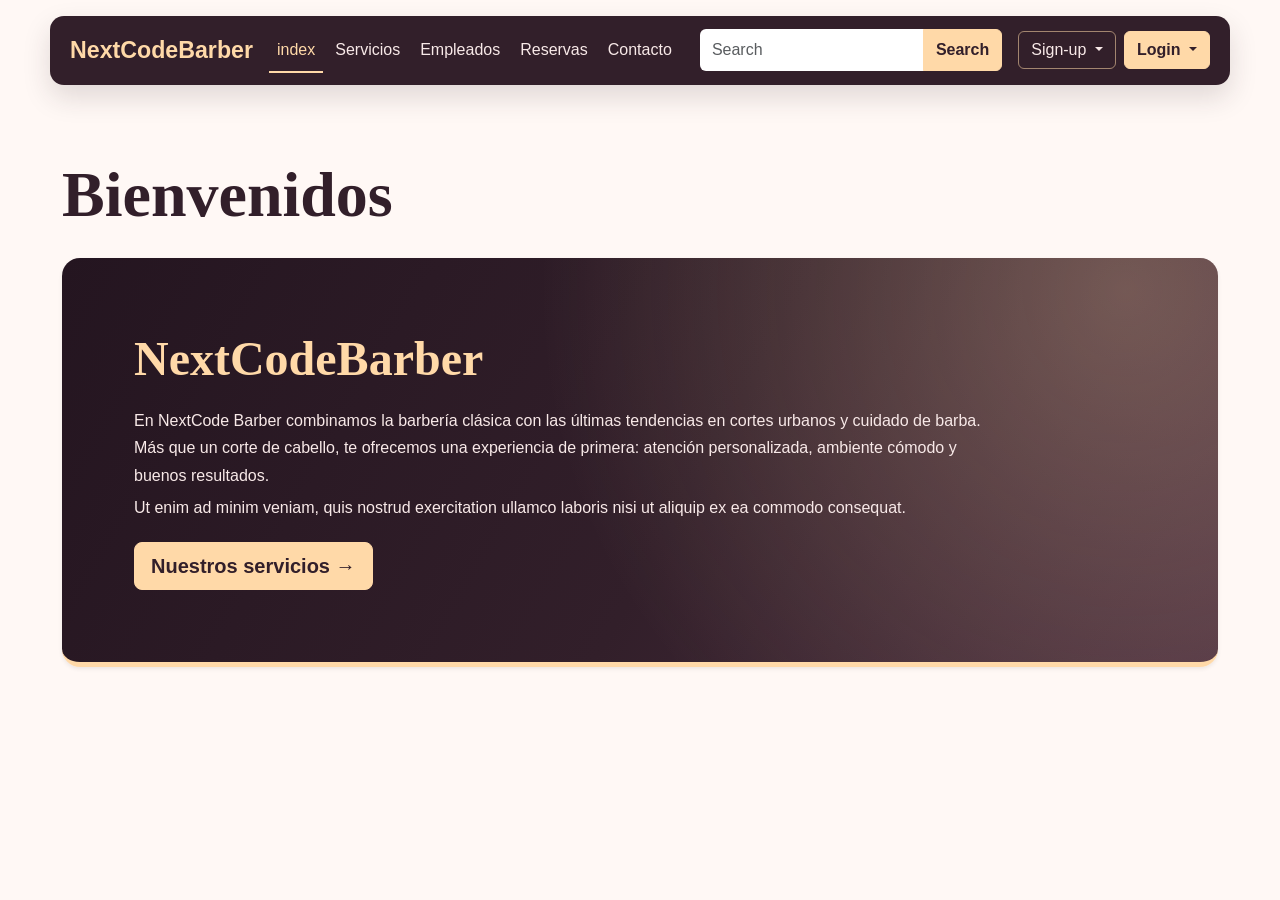
==== index.html @ f9dc222e "Subiendo archivos directamente a la raiz" ====
<!DOCTYPE html>
<html lang="es">

<head>
    <meta charset="UTF-8">
    <meta name="viewport" content="width=device-width, initial-scale=1.0">
    <link href="https://cdn.jsdelivr.net/npm/bootstrap@5.3.8/dist/css/bootstrap.min.css" rel="stylesheet"
        integrity="sha384-sRIl4kxILFvY47J16cr9ZwB07vP4J8+LH7qKQnuqkuIAvNWLzeN8tE5YBujZqJLB" crossorigin="anonymous">
    <link rel="stylesheet" href="styles.css">
    <title>NextCode | Barberia profesional</title>
</head>

<body>
    <nav class="navbar navbar-dark navbar-expand-lg barra-barber">
        <div class="container-fluid px-0">
            <a class="navbar-brand logo" href="index.html">NextCodeBarber</a>
            <button class="navbar-toggler" type="button" data-bs-toggle="collapse" data-bs-target="#menuPrincipal"
                aria-controls="menuPrincipal" aria-expanded="false" aria-label="Abrir navegacion">
                <span class="navbar-toggler-icon"></span>
            </button>

            <div class="collapse navbar-collapse" id="menuPrincipal">
                <ul class="navbar-nav menu me-auto">
                    <li class="nav-item"><a class="nav-link active" href="index.html" aria-current="page">index</a></li>
                    <li class="nav-item"><a class="nav-link" href="Servicios.html">Servicios</a></li>
                    <li class="nav-item"><a class="nav-link" href="Barberos.html">Empleados</a></li>
                    <li class="nav-item"><a class="nav-link" href="Reservas.html">Reservas</a></li>
                    <li class="nav-item"><a class="nav-link" href="Contacto.html">Contacto</a></li>
                </ul>

                <form class="d-flex buscador my-3 my-lg-0" role="search">
                    <div class="input-group">
                        <input class="form-control" type="search" placeholder="Search" aria-label="Buscar">
                        <button class="btn btn-search" type="submit">Search</button>
                    </div>
                </form>

                <div class="usuarios ms-lg-3 mt-2 mt-lg-0 d-flex gap-2">

                    <div class="dropdown">
                        <button class="btn btn-outline-light dropdown-toggle" type="button" id="dropdownSignup"
                            data-bs-toggle="dropdown" data-bs-auto-close="outside" aria-expanded="false">
                            Sign-up
                        </button>
                        <form class="dropdown-menu dropdown-menu-end p-4 shadow" style="width: 280px;"
                            aria-labelledby="dropdownSignup">
                            <h5 class="mb-3">Registro</h5>
                            <div class="mb-3">
                                <label for="signupEmail" class="form-label">Correo electrónico</label>
                                <input type="email" class="form-control" id="signupEmail" placeholder="tu@email.com">
                            </div>
                            <div class="mb-3">
                                <label for="signupPassword" class="form-label">Contraseña</label>
                                <input type="password" class="form-control" id="signupPassword"
                                    placeholder="Contraseña">
                            </div>
                            <button type="submit" class="btn btn-dark w-100">Registrarse</button>
                        </form>
                    </div>

                    <div class="dropdown" id="loginDropdownWrap">
                        <button class="btn btn-primary dropdown-toggle" type="button" id="dropdownLogin"
                            data-bs-toggle="dropdown" data-bs-auto-close="outside" aria-expanded="false">
                            Login
                        </button>
                        <form class="dropdown-menu dropdown-menu-end p-4 shadow" style="width: 280px;"
                            aria-labelledby="dropdownLogin" id="formLogin" novalidate>
                            <h5 class="mb-3">Iniciar Sesión</h5>
                            <div class="alert alert-danger py-2 small d-none" role="alert" id="loginError"></div>
                            <div class="mb-3">
                                <label for="loginUser" class="form-label">Usuario o correo electrónico</label>
                                <input type="text" class="form-control" id="loginUser"
                                    placeholder="usuario o tu@email.com" autocomplete="username">
                            </div>
                            <div class="mb-3">
                                <label for="loginPassword" class="form-label">Contraseña</label>
                                <input type="password" class="form-control" id="loginPassword"
                                    placeholder="Contraseña" autocomplete="current-password">
                            </div>
                            <button type="submit" class="btn btn-dark w-100">Entrar</button>
                        </form>
                    </div>

                </div>
            </div>
        </div>
    </nav>


    <main class="container contenido">

        <div class="mb-4">
            <h1>Bienvenidos</h1>
        </div>


        <section class="barber-pro shadow-sm">

            <h2>NextCodeBarber</h2>

            <p>
              En NextCode Barber combinamos la barbería clásica con las últimas tendencias en cortes urbanos y cuidado de barba. Más que un corte de cabello, te ofrecemos una experiencia de primera: atención personalizada, ambiente cómodo y buenos resultados.
            </p>

            <p>
                Ut enim ad minim veniam, quis nostrud exercitation ullamco laboris
                nisi ut aliquip ex ea commodo consequat.
            </p>

            <a class="btn btn-primary btn-lg mt-3" href="Servicios.html">Nuestros servicios <span aria-hidden="true">&rarr;</span></a>

        </section>
    </main>

    <script src="https://cdn.jsdelivr.net/npm/bootstrap@5.3.8/dist/js/bootstrap.bundle.min.js"
        integrity="sha384-FKyoEForCGlyvwx9Hj09JcYn3nv7wiPVlz7YYwJrWVcXK/BmnVDxM+D2scQbITxI" crossorigin="anonymous">
        </script>
    <script src="auth.js"></script>

      
</body>

</html>
---- styles.css ----
/* =========================================================
   NextCodeBarber · estilos del sitio
   Paleta tomada de la barra de navegación:
   plum oscuro (#321f2a) + ámbar suave (#ffd9a8)
   ========================================================= */
:root {
    --nc-ink: #321f2a;
    --nc-ink-deep: #241520;
    --nc-ink-soft: #4b2f3f;
    --nc-amber: #ffd9a8;
    --nc-amber-strong: #e8b266;
    --nc-amber-deep: #9a6a2f;
    --nc-cream: #fff8f5;
    --nc-text-light: #f8e9e8;

    /* Bootstrap 5.3: enlaces y anillo de foco con la paleta */
    --bs-link-color: #9a6a2f;
    --bs-link-color-rgb: 154, 106, 47;
    --bs-link-hover-color: #321f2a;
    --bs-link-hover-color-rgb: 50, 31, 42;
    --bs-focus-ring-color: rgba(232, 178, 102, 0.35);
}

body {
    font-family: "Trebuchet MS", sans-serif;
    background: var(--nc-cream);
    color: #282124;
}

/* ---------- Barra de navegación ---------- */
.barra-barber {
    width: min(1180px, calc(100% - 2rem));
    margin: 1rem auto 0;
    background: var(--nc-ink);
    padding: 0.75rem 1.25rem;
    border-radius: 14px;
    box-shadow: 0 12px 28px rgba(50, 31, 42, 0.15);
}

.logo {
    color: var(--nc-amber);
    font-size: 1.45rem;
    font-weight: bold;
    white-space: nowrap;
}

.logo:hover,
.logo:focus {
    color: var(--nc-amber);
}

.menu {
    gap: 0.25rem;
}

.menu .nav-link {
    color: var(--nc-text-light);
    padding: 0.65rem 0.75rem;
}

.menu .nav-link:hover,
.menu .nav-link.active {
    color: var(--nc-amber);
}

.menu .nav-link.active {
    box-shadow: inset 0 -2px 0 var(--nc-amber);
}

.buscador {
    min-width: min(100%, 250px);
}

.buscador .form-control {
    border: 0;
    min-height: 42px;
}

.btn-search {
    background: var(--nc-amber);
    color: var(--nc-ink);
    border-color: var(--nc-amber);
    font-weight: 600;
}

.btn-search:hover,
.btn-search:focus {
    background: var(--nc-amber-strong);
    border-color: var(--nc-amber-strong);
    color: var(--nc-ink);
}

.usuarios {
    display: flex;
    gap: 0.5rem;
}

.usuarios button,
.usuarios .btn {
    white-space: nowrap;
}

/* Formularios desplegables (login / registro) */
.usuarios .dropdown-menu {
    border: 0;
    border-top: 4px solid var(--nc-amber);
    border-radius: 14px;
    box-shadow: 0 18px 40px rgba(50, 31, 42, 0.25);
}

.usuarios .dropdown-menu h5 {
    font-family: Georgia, serif;
    font-weight: 700;
    color: var(--nc-ink);
}

/* ---------- Botones con la paleta de marca ---------- */
.btn-primary {
    --bs-btn-color: var(--nc-ink);
    --bs-btn-bg: var(--nc-amber);
    --bs-btn-border-color: var(--nc-amber);
    --bs-btn-hover-color: var(--nc-ink);
    --bs-btn-hover-bg: var(--nc-amber-strong);
    --bs-btn-hover-border-color: var(--nc-amber-strong);
    --bs-btn-focus-shadow-rgb: 232, 178, 102;
    --bs-btn-active-color: var(--nc-ink);
    --bs-btn-active-bg: #d9a441;
    --bs-btn-active-border-color: #d9a441;
    --bs-btn-disabled-color: var(--nc-ink);
    --bs-btn-disabled-bg: var(--nc-amber);
    --bs-btn-disabled-border-color: var(--nc-amber);
    font-weight: 600;
}

.btn-warning {
    --bs-btn-color: var(--nc-ink);
    --bs-btn-bg: var(--nc-amber-strong);
    --bs-btn-border-color: var(--nc-amber-strong);
    --bs-btn-hover-color: var(--nc-ink);
    --bs-btn-hover-bg: #d9a441;
    --bs-btn-hover-border-color: #d9a441;
    --bs-btn-active-color: var(--nc-ink);
    --bs-btn-active-bg: #d9a441;
    --bs-btn-active-border-color: #d9a441;
}

.btn-info {
    --bs-btn-color: var(--nc-amber);
    --bs-btn-bg: var(--nc-ink);
    --bs-btn-border-color: var(--nc-ink);
    --bs-btn-hover-color: var(--nc-amber);
    --bs-btn-hover-bg: var(--nc-ink-soft);
    --bs-btn-hover-border-color: var(--nc-ink-soft);
    --bs-btn-active-color: var(--nc-amber);
    --bs-btn-active-bg: var(--nc-ink-deep);
    --bs-btn-active-border-color: var(--nc-ink-deep);
}

.btn-dark {
    --bs-btn-bg: var(--nc-ink);
    --bs-btn-border-color: var(--nc-ink);
    --bs-btn-color: var(--nc-amber);
    --bs-btn-hover-bg: var(--nc-ink-soft);
    --bs-btn-hover-border-color: var(--nc-ink-soft);
    --bs-btn-hover-color: var(--nc-amber);
    --bs-btn-active-bg: var(--nc-ink-deep);
    --bs-btn-active-border-color: var(--nc-ink-deep);
    --bs-btn-active-color: var(--nc-amber);
}

.btn-secondary {
    --bs-btn-bg: #6b5a62;
    --bs-btn-border-color: #6b5a62;
    --bs-btn-hover-bg: var(--nc-ink-soft);
    --bs-btn-hover-border-color: var(--nc-ink-soft);
    --bs-btn-active-bg: var(--nc-ink);
    --bs-btn-active-border-color: var(--nc-ink);
}

.btn-outline-light {
    --bs-btn-color: var(--nc-text-light);
    --bs-btn-border-color: rgba(255, 217, 168, 0.55);
    --bs-btn-hover-color: var(--nc-ink);
    --bs-btn-hover-bg: var(--nc-amber);
    --bs-btn-hover-border-color: var(--nc-amber);
    --bs-btn-active-color: var(--nc-ink);
    --bs-btn-active-bg: var(--nc-amber-strong);
    --bs-btn-active-border-color: var(--nc-amber-strong);
}

.dropdown-menu {
    --bs-dropdown-link-hover-bg: rgba(255, 217, 168, 0.35);
    --bs-dropdown-link-active-bg: var(--nc-ink);
    --bs-dropdown-link-active-color: var(--nc-amber);
}

/* Foco de formularios en ámbar (en vez del azul de Bootstrap) */
.form-control:focus,
.form-select:focus,
.dt-input:focus {
    border-color: var(--nc-amber-strong);
    box-shadow: 0 0 0 0.25rem rgba(232, 178, 102, 0.3);
}

.form-check-input:checked {
    background-color: var(--nc-ink);
    border-color: var(--nc-ink);
}

/* ---------- Contenido ---------- */
.contenido {
    max-width: 1180px;
    margin-top: 4.5rem;
    margin-bottom: 4.5rem;
}

.contenido h1,
.titulo-seccion {
    font-family: Georgia, serif;
    font-weight: 700;
    color: var(--nc-ink);
}

.contenido h1 {
    font-size: clamp(2.3rem, 5vw, 4.5rem);
    margin-bottom: 0;
}

.eyebrow {
    color: var(--nc-amber-deep);
    font-size: 0.78rem;
    font-weight: bold;
    letter-spacing: 0.18em;
}

/* Hero principal: plum oscuro con brillo ámbar */
.barber-pro {
    background:
        radial-gradient(circle at 92% 8%, rgba(255, 217, 168, 0.28), transparent 52%),
        linear-gradient(120deg, var(--nc-ink-deep) 0%, var(--nc-ink) 55%, var(--nc-ink-soft) 100%);
    width: 100%;
    min-height: 310px;
    padding: clamp(2rem, 6vw, 4.5rem);
    border-radius: 18px;
    border-bottom: 5px solid var(--nc-amber);
    color: var(--nc-text-light);
    position: relative;
    overflow: hidden;
}

.barber-pro h2 {
    font-family: Georgia, serif;
    font-size: clamp(2rem, 4vw, 3rem);
    font-weight: bold;
    margin-bottom: 20px;
    color: var(--nc-amber);
}

.barber-pro p {
    font-size: 16px;
    line-height: 1.7;
    max-width: 850px;
    margin-bottom: 5px;
}

/* ---------- Tablas (Servicios) ---------- */
.table thead.table-light {
    --bs-table-bg: var(--nc-ink);
    --bs-table-color: var(--nc-amber);
    --bs-table-border-color: var(--nc-ink-soft);
}

.table-striped {
    --bs-table-striped-bg: rgba(255, 217, 168, 0.28);
    --bs-table-hover-bg: rgba(255, 217, 168, 0.5);
}

/* DataTables / paginación */
.pagination {
    --bs-pagination-color: var(--nc-ink);
    --bs-pagination-hover-color: var(--nc-ink);
    --bs-pagination-hover-bg: rgba(255, 217, 168, 0.5);
    --bs-pagination-focus-color: var(--nc-ink);
    --bs-pagination-focus-bg: rgba(255, 217, 168, 0.5);
    --bs-pagination-focus-box-shadow: 0 0 0 0.25rem rgba(232, 178, 102, 0.3);
    --bs-pagination-active-color: var(--nc-amber);
    --bs-pagination-active-bg: var(--nc-ink);
    --bs-pagination-active-border-color: var(--nc-ink);
}

/* ---------- Modales ---------- */
.modal-content {
    border: 0;
    border-radius: 14px;
}

.modal-title {
    font-family: Georgia, serif;
    font-weight: 700;
}

@media (max-width: 991.98px) {
    .menu {
        padding-top: 1rem;
    }

    .usuarios {
        justify-content: flex-start;
    }
}
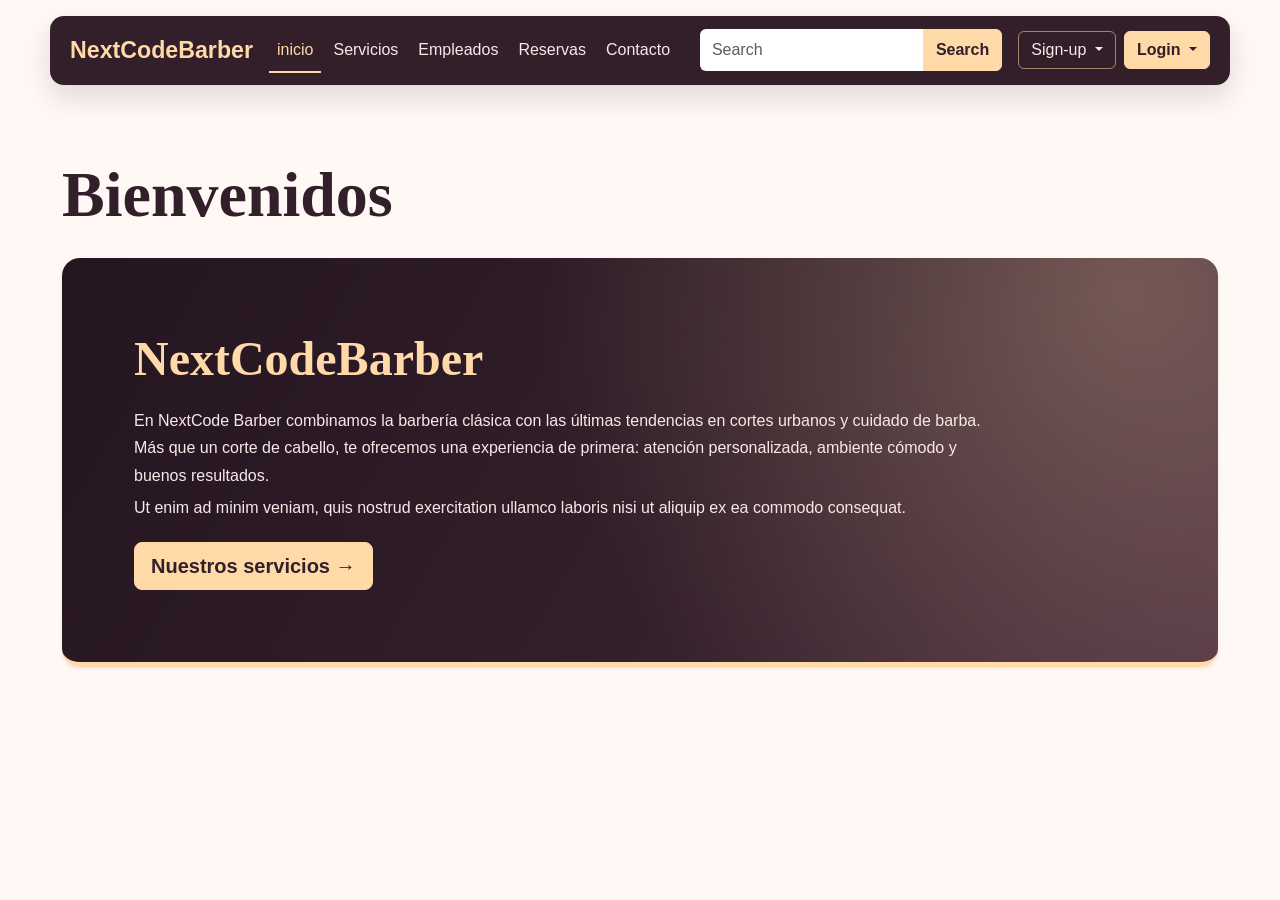
==== commit 47c18c29: "si" ====
--- a/index.html
+++ b/index.html
@@ -21,7 +21,7 @@
 
             <div class="collapse navbar-collapse" id="menuPrincipal">
                 <ul class="navbar-nav menu me-auto">
-                    <li class="nav-item"><a class="nav-link active" href="index.html" aria-current="page">index</a></li>
+                    <li class="nav-item"><a class="nav-link active" href="index.html" aria-current="page">inicio</a></li>
                     <li class="nav-item"><a class="nav-link" href="Servicios.html">Servicios</a></li>
                     <li class="nav-item"><a class="nav-link" href="Barberos.html">Empleados</a></li>
                     <li class="nav-item"><a class="nav-link" href="Reservas.html">Reservas</a></li>
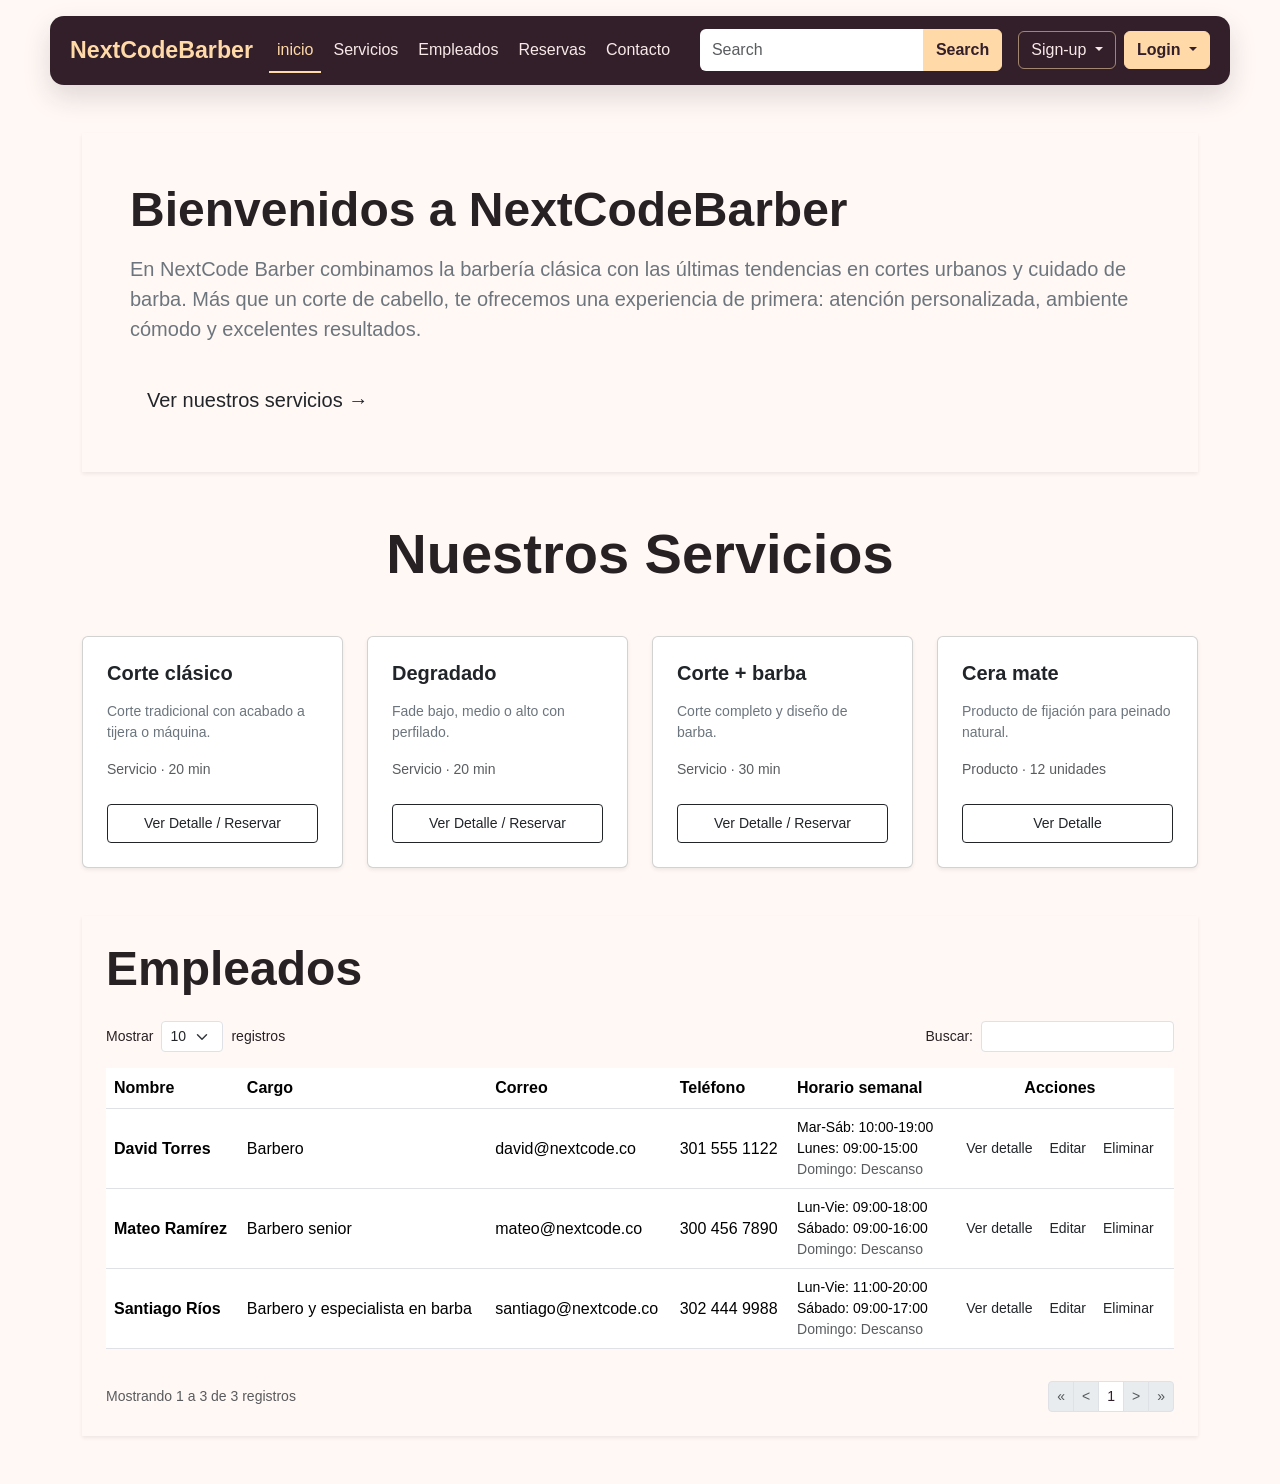
==== commit 77ca75a4: "si" ====
--- a/index.html
+++ b/index.html
@@ -87,37 +87,190 @@
     </nav>
 
 
-    <main class="container contenido">
-
-        <div class="mb-4">
-            <h1>Bienvenidos</h1>
-        </div>
-
-
-        <section class="barber-pro shadow-sm">
-
-            <h2>NextCodeBarber</h2>
-
-            <p>
-              En NextCode Barber combinamos la barbería clásica con las últimas tendencias en cortes urbanos y cuidado de barba. Más que un corte de cabello, te ofrecemos una experiencia de primera: atención personalizada, ambiente cómodo y buenos resultados.
+    <main class="container my-5">
+
+        <section class="section-custom p-5 mb-5 shadow-sm">
+            <h1 class="display-5 fw-bold title-serif mb-3">Bienvenidos a NextCodeBarber</h1>
+            <p class="lead text-secondary">
+                En NextCode Barber combinamos la barbería clásica con las últimas tendencias en cortes urbanos y cuidado de barba. Más que un corte de cabello, te ofrecemos una experiencia de primera: atención personalizada, ambiente cómodo y excelentes resultados.
             </p>
-
-            <p>
-                Ut enim ad minim veniam, quis nostrud exercitation ullamco laboris
-                nisi ut aliquip ex ea commodo consequat.
-            </p>
-
-            <a class="btn btn-primary btn-lg mt-3" href="Servicios.html">Nuestros servicios <span aria-hidden="true">&rarr;</span></a>
-
+            <a class="btn btn-detail btn-lg mt-3" href="#servicios">Ver nuestros servicios &rarr;</a>
         </section>
+
+        <section id="servicios" class="mb-5">
+            <h1 class="text-center fw-bold title-serif display-4 mb-5">Nuestros Servicios</h1>
+            
+            <div class="row row-cols-1 row-cols-md-2 row-cols-lg-4 g-4">
+                <div class="col">
+                    <div class="card card-custom h-100 shadow-sm">
+                        <div class="card-body d-flex flex-column p-4">
+                            <div class="d-flex justify-content-between align-items-center mb-3">
+                                <h5 class="card-title fw-bold mb-0">Corte clásico</h5>
+                                <span class="badge badge-precio">$20.000</span>
+                            </div>
+                            <p class="card-text text-secondary small flex-grow-1">Corte tradicional con acabado a tijera o máquina.</p>
+                            <p class="text-muted small mb-4">Servicio · 20 min</p>
+                            <a href="Reservas.html" class="btn btn-outline-dark btn-sm w-100 py-2">Ver Detalle / Reservar</a>
+                        </div>
+                    </div>
+                </div>
+
+                <div class="col">
+                    <div class="card card-custom h-100 shadow-sm">
+                        <div class="card-body d-flex flex-column p-4">
+                            <div class="d-flex justify-content-between align-items-center mb-3">
+                                <h5 class="card-title fw-bold mb-0">Degradado</h5>
+                                <span class="badge badge-precio">$25.000</span>
+                            </div>
+                            <p class="card-text text-secondary small flex-grow-1">Fade bajo, medio o alto con perfilado.</p>
+                            <p class="text-muted small mb-4">Servicio · 20 min</p>
+                            <a href="Reservas.html" class="btn btn-outline-dark btn-sm w-100 py-2">Ver Detalle / Reservar</a>
+                        </div>
+                    </div>
+                </div>
+
+                <div class="col">
+                    <div class="card card-custom h-100 shadow-sm">
+                        <div class="card-body d-flex flex-column p-4">
+                            <div class="d-flex justify-content-between align-items-center mb-3">
+                                <h5 class="card-title fw-bold mb-0">Corte + barba</h5>
+                                <span class="badge badge-precio">$30.000</span>
+                            </div>
+                            <p class="card-text text-secondary small flex-grow-1">Corte completo y diseño de barba.</p>
+                            <p class="text-muted small mb-4">Servicio · 30 min</p>
+                            <a href="Reservas.html" class="btn btn-outline-dark btn-sm w-100 py-2">Ver Detalle / Reservar</a>
+                        </div>
+                    </div>
+                </div>
+
+                <div class="col">
+                    <div class="card card-custom h-100 shadow-sm">
+                        <div class="card-body d-flex flex-column p-4">
+                            <div class="d-flex justify-content-between align-items-center mb-3">
+                                <h5 class="card-title fw-bold mb-0">Cera mate</h5>
+                                <span class="badge badge-precio">$28.000</span>
+                            </div>
+                            <p class="card-text text-secondary small flex-grow-1">Producto de fijación para peinado natural.</p>
+                            <p class="text-muted small mb-4">Producto · 12 unidades</p>
+                            <button type="button" class="btn btn-outline-dark btn-sm w-100 py-2">Ver Detalle</button>
+                        </div>
+                    </div>
+                </div>
+            </div>
+        </section>
+
+        <section id="empleados" class="section-custom p-4 shadow-sm mb-5">
+            <h1 class="fw-bold title-serif display-5 mb-4">Empleados</h1>
+
+            <div class="row mb-3 align-items-center">
+                <div class="col-md-6 d-flex align-items-center mb-2 mb-md-0">
+                    <label class="me-2 small">Mostrar</label>
+                    <select class="form-select form-select-sm w-auto me-2">
+                        <option value="10">10</option>
+                        <option value="25">25</option>
+                        <option value="50">50</option>
+                    </select>
+                    <span class="small">registros</span>
+                </div>
+                <div class="col-md-6 d-flex justify-content-md-end align-items-center">
+                    <label class="me-2 small">Buscar:</label>
+                    <input type="search" class="form-control form-control-sm w-auto">
+                </div>
+            </div>
+
+            <div class="table-responsive">
+                <table class="table table-hover table-custom align-middle">
+                    <thead>
+                        <tr>
+                            <th>Nombre</th>
+                            <th>Cargo</th>
+                            <th>Correo</th>
+                            <th>Teléfono</th>
+                            <th>Horario semanal</th>
+                            <th class="text-center">Acciones</th>
+                        </tr>
+                    </thead>
+                    <tbody>
+                        <tr>
+                            <td class="fw-bold">David Torres</td>
+                            <td>Barbero</td>
+                            <td>david@nextcode.co</td>
+                            <td>301 555 1122</td>
+                            <td class="small">
+                                Mar-Sáb: 10:00-19:00<br>
+                                Lunes: 09:00-15:00<br>
+                                <span class="text-muted">Domingo: Descanso</span>
+                            </td>
+                            <td class="text-center">
+                                <div class="btn-group btn-group-sm" role="group">
+                                    <button class="btn btn-detail">Ver detalle</button>
+                                    <button class="btn btn-edit">Editar</button>
+                                    <button class="btn btn-delete">Eliminar</button>
+                                </div>
+                            </td>
+                        </tr>
+                        <tr>
+                            <td class="fw-bold">Mateo Ramírez</td>
+                            <td>Barbero senior</td>
+                            <td>mateo@nextcode.co</td>
+                            <td>300 456 7890</td>
+                            <td class="small">
+                                Lun-Vie: 09:00-18:00<br>
+                                Sábado: 09:00-16:00<br>
+                                <span class="text-muted">Domingo: Descanso</span>
+                            </td>
+                            <td class="text-center">
+                                <div class="btn-group btn-group-sm" role="group">
+                                    <button class="btn btn-detail">Ver detalle</button>
+                                    <button class="btn btn-edit">Editar</button>
+                                    <button class="btn btn-delete">Eliminar</button>
+                                </div>
+                            </td>
+                        </tr>
+                        <tr>
+                            <td class="fw-bold">Santiago Ríos</td>
+                            <td>Barbero y especialista en barba</td>
+                            <td>santiago@nextcode.co</td>
+                            <td>302 444 9988</td>
+                            <td class="small">
+                                Lun-Vie: 11:00-20:00<br>
+                                Sábado: 09:00-17:00<br>
+                                <span class="text-muted">Domingo: Descanso</span>
+                            </td>
+                            <td class="text-center">
+                                <div class="btn-group btn-group-sm" role="group">
+                                    <button class="btn btn-detail">Ver detalle</button>
+                                    <button class="btn btn-edit">Editar</button>
+                                    <button class="btn btn-delete">Eliminar</button>
+                                </div>
+                            </td>
+                        </tr>
+                    </tbody>
+                </table>
+            </div>
+
+            <div class="row align-items-center mt-3">
+                <div class="col-md-6 text-muted small">
+                    Mostrando 1 a 3 de 3 registros
+                </div>
+                <div class="col-md-6 d-flex justify-content-md-end">
+                    <nav aria-label="Navegación de tabla">
+                        <ul class="pagination pagination-sm mb-0">
+                            <li class="page-item disabled"><a class="page-link" href="#">&laquo;</a></li>
+                            <li class="page-item disabled"><a class="page-link" href="#">&lt;</a></li>
+                            <li class="page-item"><a class="page-link page-link-active" href="#">1</a></li>
+                            <li class="page-item disabled"><a class="page-link" href="#">&gt;</a></li>
+                            <li class="page-item disabled"><a class="page-link" href="#">&raquo;</a></li>
+                        </ul>
+                    </nav>
+                </div>
+            </div>
+        </section>
+
     </main>
 
-    <script src="https://cdn.jsdelivr.net/npm/bootstrap@5.3.8/dist/js/bootstrap.bundle.min.js"
-        integrity="sha384-FKyoEForCGlyvwx9Hj09JcYn3nv7wiPVlz7YYwJrWVcXK/BmnVDxM+D2scQbITxI" crossorigin="anonymous">
-        </script>
+    <script src="https://cdn.jsdelivr.net/npm/bootstrap@5.3.2/dist/js/bootstrap.bundle.min.js"></script>
     <script src="auth.js"></script>
-
-      
 </body>
 
 </html>
--- a/styles.css
+++ b/styles.css
@@ -1,8 +1,4 @@
-/* =========================================================
-   NextCodeBarber · estilos del sitio
-   Paleta tomada de la barra de navegación:
-   plum oscuro (#321f2a) + ámbar suave (#ffd9a8)
-   ========================================================= */
+
 :root {
     --nc-ink: #321f2a;
     --nc-ink-deep: #241520;
@@ -13,7 +9,6 @@
     --nc-cream: #fff8f5;
     --nc-text-light: #f8e9e8;
 
-    /* Bootstrap 5.3: enlaces y anillo de foco con la paleta */
     --bs-link-color: #9a6a2f;
     --bs-link-color-rgb: 154, 106, 47;
     --bs-link-hover-color: #321f2a;
@@ -27,7 +22,6 @@
     color: #282124;
 }
 
-/* ---------- Barra de navegación ---------- */
 .barra-barber {
     width: min(1180px, calc(100% - 2rem));
     margin: 1rem auto 0;
@@ -100,7 +94,6 @@
     white-space: nowrap;
 }
 
-/* Formularios desplegables (login / registro) */
 .usuarios .dropdown-menu {
     border: 0;
     border-top: 4px solid var(--nc-amber);
@@ -114,7 +107,6 @@
     color: var(--nc-ink);
 }
 
-/* ---------- Botones con la paleta de marca ---------- */
 .btn-primary {
     --bs-btn-color: var(--nc-ink);
     --bs-btn-bg: var(--nc-amber);
@@ -194,7 +186,6 @@
     --bs-dropdown-link-active-color: var(--nc-amber);
 }
 
-/* Foco de formularios en ámbar (en vez del azul de Bootstrap) */
 .form-control:focus,
 .form-select:focus,
 .dt-input:focus {
@@ -207,7 +198,6 @@
     border-color: var(--nc-ink);
 }
 
-/* ---------- Contenido ---------- */
 .contenido {
     max-width: 1180px;
     margin-top: 4.5rem;
@@ -233,7 +223,6 @@
     letter-spacing: 0.18em;
 }
 
-/* Hero principal: plum oscuro con brillo ámbar */
 .barber-pro {
     background:
         radial-gradient(circle at 92% 8%, rgba(255, 217, 168, 0.28), transparent 52%),
@@ -263,7 +252,6 @@
     margin-bottom: 5px;
 }
 
-/* ---------- Tablas (Servicios) ---------- */
 .table thead.table-light {
     --bs-table-bg: var(--nc-ink);
     --bs-table-color: var(--nc-amber);
@@ -275,7 +263,6 @@
     --bs-table-hover-bg: rgba(255, 217, 168, 0.5);
 }
 
-/* DataTables / paginación */
 .pagination {
     --bs-pagination-color: var(--nc-ink);
     --bs-pagination-hover-color: var(--nc-ink);
